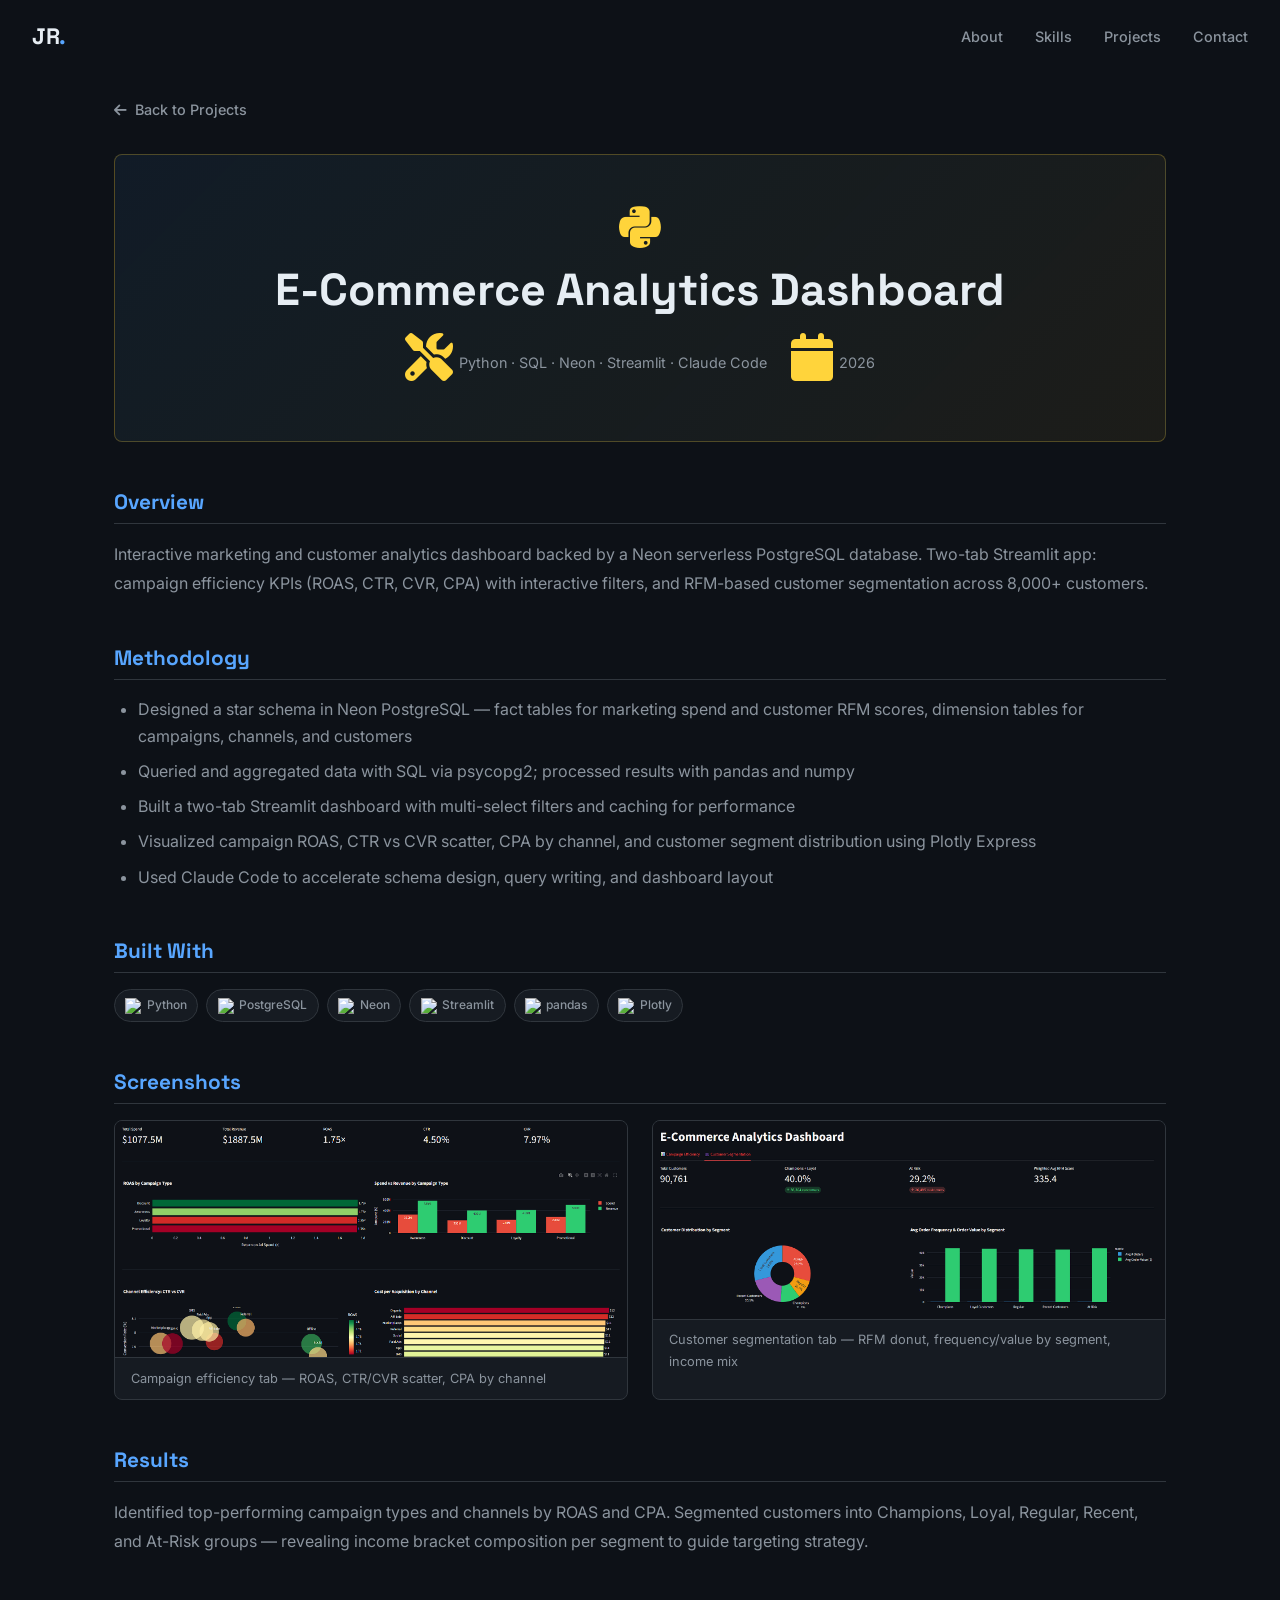
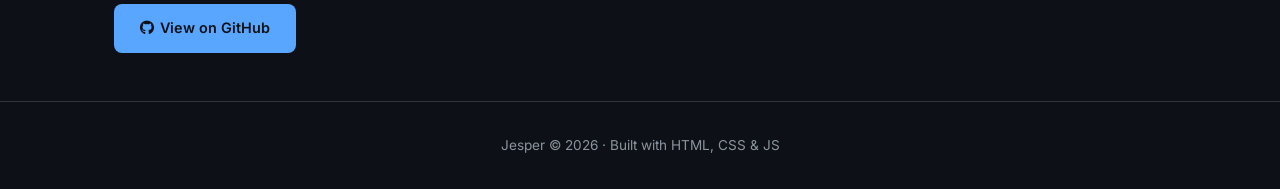
==== projects/project1.html @ d3aac344 "Fix Neon icon with working image URL Co-Authored-By: Claude Sonnet 4.6 <noreply@anthropic.com>" ====
<!DOCTYPE html>
<html lang="en">
<head>
  <meta charset="UTF-8">
  <meta name="viewport" content="width=device-width, initial-scale=1.0">
  <meta name="description" content="E-Commerce Analytics Dashboard — Python, SQL, Neon, Streamlit project by Jesper">
  <title>E-Commerce Analytics Dashboard | Jesper</title>

  <link rel="preconnect" href="https://fonts.googleapis.com">
  <link rel="preconnect" href="https://fonts.gstatic.com" crossorigin>
  <link href="https://fonts.googleapis.com/css2?family=Inter:wght@400;500;600&family=Space+Grotesk:wght@600;700&display=swap" rel="stylesheet">
  <link rel="stylesheet" href="https://cdnjs.cloudflare.com/ajax/libs/font-awesome/6.5.1/css/all.min.css">
  <link rel="stylesheet" href="../style.css">
</head>
<body>

  <nav id="navbar">
    <a class="nav-brand" href="../index.html">JR<span class="accent">.</span></a>
    <button class="nav-toggle" id="navToggle" aria-label="Toggle menu" aria-expanded="false">
      <i class="fas fa-bars"></i>
    </button>
    <ul class="nav-links" id="navLinks">
      <li><a href="../index.html#about">About</a></li>
      <li><a href="../index.html#skills">Skills</a></li>
      <li><a href="../index.html#projects">Projects</a></li>
      <li><a href="../index.html#contact">Contact</a></li>
    </ul>
  </nav>

  <main class="project-page">
    <div class="container">

      <a href="../index.html#projects" class="back-link">
        <i class="fas fa-arrow-left"></i> Back to Projects
      </a>

      <div class="project-hero python">
        <i class="fab fa-python"></i>
        <h1>E-Commerce Analytics Dashboard</h1>
        <div class="project-meta">
          <span><i class="fas fa-tools"></i> Python · SQL · Neon · Streamlit · Claude Code</span>
          <span><i class="fas fa-calendar"></i> 2026</span>
        </div>
      </div>

      <div class="project-section">
        <h2>Overview</h2>
        <p>
          Interactive marketing and customer analytics dashboard backed by a Neon serverless PostgreSQL database.
          Two-tab Streamlit app: campaign efficiency KPIs (ROAS, CTR, CVR, CPA) with interactive filters,
          and RFM-based customer segmentation across 8,000+ customers.
        </p>
      </div>

      <div class="project-section">
        <h2>Methodology</h2>
        <ul>
          <li>Designed a star schema in Neon PostgreSQL — fact tables for marketing spend and customer RFM scores, dimension tables for campaigns, channels, and customers</li>
          <li>Queried and aggregated data with SQL via psycopg2; processed results with pandas and numpy</li>
          <li>Built a two-tab Streamlit dashboard with multi-select filters and caching for performance</li>
          <li>Visualized campaign ROAS, CTR vs CVR scatter, CPA by channel, and customer segment distribution using Plotly Express</li>
          <li>Used Claude Code to accelerate schema design, query writing, and dashboard layout</li>
        </ul>
      </div>

      <div class="project-section">
        <h2>Built With</h2>
        <div class="tech-stack">
          <div class="tech-item">
            <img src="https://cdn.simpleicons.org/python/3776AB" alt="Python">
            <span>Python</span>
          </div>
          <div class="tech-item">
            <img src="https://cdn.simpleicons.org/postgresql/4169E1" alt="PostgreSQL">
            <span>PostgreSQL</span>
          </div>
          <div class="tech-item">
            <img src="https://media2.dev.to/dynamic/image/width=320,height=320,fit=cover,gravity=auto,format=auto/https%3A%2F%2Fdev-to-uploads.s3.amazonaws.com%2Fuploads%2Forganization%2Fprofile_image%2F8214%2F1dedca6f-d508-49c2-8b23-220904e7dbe7.jpeg" alt="Neon">
            <span>Neon</span>
          </div>
          <div class="tech-item">
            <img src="https://cdn.simpleicons.org/streamlit/FF4B4B" alt="Streamlit">
            <span>Streamlit</span>
          </div>
          <div class="tech-item">
            <img src="https://cdn.simpleicons.org/pandas/150458" alt="pandas">
            <span>pandas</span>
          </div>
          <div class="tech-item">
            <img src="https://cdn.simpleicons.org/plotly/3F4F75" alt="Plotly">
            <span>Plotly</span>
          </div>
        </div>
      </div>

      <div class="project-section">
        <h2>Screenshots</h2>
        <div class="screenshot-grid">
          <figure class="screenshot-item">
            <img src="../assets/project1.1.png" alt="Campaign efficiency tab — ROAS, CTR/CVR scatter, CPA by channel" class="screenshot-img">
            <figcaption>Campaign efficiency tab — ROAS, CTR/CVR scatter, CPA by channel</figcaption>
          </figure>
          <figure class="screenshot-item">
            <img src="../assets/project1.2.png" alt="Customer segmentation tab — RFM donut, frequency/value by segment, income mix" class="screenshot-img">
            <figcaption>Customer segmentation tab — RFM donut, frequency/value by segment, income mix</figcaption>
          </figure>
        </div>
      </div>

      <div class="project-section">
        <h2>Results</h2>
        <p>
          Identified top-performing campaign types and channels by ROAS and CPA.
          Segmented customers into Champions, Loyal, Regular, Recent, and At-Risk groups —
          revealing income bracket composition per segment to guide targeting strategy.
        </p>
      </div>

      <div class="project-section project-links">
        <a href="https://github.com/jesperroddik/portfolio" class="btn btn-primary" target="_blank" rel="noopener noreferrer">
          <i class="fab fa-github"></i> View on GitHub
        </a>
      </div>

    </div>
  </main>

  <footer>
    <p>Jesper &copy; 2026 &middot; Built with HTML, CSS &amp; JS</p>
  </footer>

  <script src="../script.js"></script>
</body>
</html>
---- style.css ----
/* ============================================================
   CSS Custom Properties
   ============================================================ */
:root {
  --bg:          #0d1117;
  --surface:     #161b22;
  --surface-2:   #21262d;
  --border:      #30363d;
  --accent:      #58a6ff;
  --accent-alt:  #f78166;
  --text:        #e6edf3;
  --text-muted:  #8b949e;
  --radius:      8px;
  --transition:  0.25s ease;
  --max-width:   1100px;
}

/* ============================================================
   Reset & Base
   ============================================================ */
*, *::before, *::after {
  box-sizing: border-box;
  margin: 0;
  padding: 0;
}

html {
  scroll-behavior: smooth;
}

body {
  font-family: 'Inter', system-ui, sans-serif;
  background: var(--bg);
  color: var(--text);
  line-height: 1.7;
}

h1, h2, h3 {
  font-family: 'Space Grotesk', sans-serif;
  line-height: 1.2;
}

a {
  color: var(--accent);
  text-decoration: none;
}

ul {
  list-style: none;
}

img {
  max-width: 100%;
  display: block;
}

/* ============================================================
   Utility
   ============================================================ */
.container {
  max-width: var(--max-width);
  margin: 0 auto;
  padding: 0 1.5rem;
}

section {
  padding: 5rem 1.5rem;
}

.accent {
  color: var(--accent);
}

.section-title {
  font-size: clamp(1.8rem, 4vw, 2.5rem);
  margin-bottom: 0.5rem;
}

.section-title::after {
  content: '';
  display: block;
  width: 3rem;
  height: 3px;
  background: var(--accent);
  border-radius: 2px;
  margin-top: 0.5rem;
  margin-bottom: 2.5rem;
}

/* ============================================================
   Buttons
   ============================================================ */
.btn {
  display: inline-flex;
  align-items: center;
  gap: 0.4rem;
  padding: 0.65rem 1.5rem;
  border-radius: var(--radius);
  font-family: 'Inter', system-ui, sans-serif;
  font-weight: 600;
  font-size: 0.9rem;
  text-decoration: none;
  cursor: pointer;
  border: 2px solid transparent;
  transition: all var(--transition);
}

.btn-primary {
  background: var(--accent);
  color: #0d1117;
}

.btn-primary:hover {
  background: transparent;
  border-color: var(--accent);
  color: var(--accent);
}

.btn-outline {
  border-color: var(--border);
  color: var(--text);
  background: transparent;
}

.btn-outline:hover {
  border-color: var(--accent);
  color: var(--accent);
}

.btn-sm {
  padding: 0.4rem 1rem;
  font-size: 0.85rem;
}

/* ============================================================
   Navbar
   ============================================================ */
#navbar {
  position: fixed;
  top: 0;
  width: 100%;
  z-index: 100;
  display: flex;
  align-items: center;
  justify-content: space-between;
  padding: 1.1rem 2rem;
  transition: background var(--transition), box-shadow var(--transition);
}

#navbar.scrolled {
  background: var(--surface);
  box-shadow: 0 1px 0 var(--border);
}

.nav-brand {
  font-family: 'Space Grotesk', sans-serif;
  font-size: 1.4rem;
  font-weight: 700;
  color: var(--text);
  text-decoration: none;
  letter-spacing: -0.5px;
}

.nav-links {
  display: flex;
  gap: 2rem;
  align-items: center;
}

.nav-links a {
  color: var(--text-muted);
  font-size: 0.9rem;
  font-weight: 500;
  transition: color var(--transition);
  text-decoration: none;
}

.nav-links a:hover,
.nav-links a.active {
  color: var(--accent);
}

.nav-toggle {
  display: none;
  background: none;
  border: none;
  color: var(--text);
  font-size: 1.2rem;
  cursor: pointer;
  padding: 0.25rem;
}

/* ============================================================
   Hero
   ============================================================ */
#hero {
  min-height: 100vh;
  display: flex;
  align-items: center;
  justify-content: center;
  text-align: center;
  background-image: radial-gradient(var(--border) 1px, transparent 1px);
  background-size: 28px 28px;
  position: relative;
}

#hero::before {
  content: '';
  position: absolute;
  inset: 0;
  background: radial-gradient(ellipse at center, transparent 40%, var(--bg) 100%);
  pointer-events: none;
}

.hero-content {
  position: relative;
  z-index: 1;
  max-width: 700px;
  padding: 0 1.5rem;
}

.hero-tagline {
  color: var(--accent);
  font-weight: 600;
  letter-spacing: 0.05em;
  text-transform: uppercase;
  font-size: 0.85rem;
  margin-bottom: 0.5rem;
}

.hero-name {
  font-size: clamp(3rem, 10vw, 5.5rem);
  background: linear-gradient(135deg, var(--text) 30%, var(--accent));
  -webkit-background-clip: text;
  -webkit-text-fill-color: transparent;
  background-clip: text;
  margin-bottom: 0.25rem;
}

.hero-role {
  font-size: clamp(1.2rem, 3vw, 1.8rem);
  color: var(--text-muted);
  font-weight: 600;
  margin-bottom: 1.25rem;
}

.hero-sub {
  color: var(--text-muted);
  font-size: 1.05rem;
  max-width: 520px;
  margin: 0 auto 2rem;
  line-height: 1.7;
}

.hero-cta {
  display: flex;
  gap: 1rem;
  justify-content: center;
  flex-wrap: wrap;
}

/* ============================================================
   About
   ============================================================ */
#about {
  background: var(--surface);
}

.about-grid {
  display: grid;
  grid-template-columns: 220px 1fr;
  gap: 3rem;
  align-items: start;
}

.photo-placeholder {
  width: 200px;
  height: 200px;
  border-radius: 50%;
  background: var(--surface-2);
  border: 2px dashed var(--border);
  display: flex;
  align-items: center;
  justify-content: center;
  font-size: 4rem;
  color: var(--text-muted);
}

.about-photo img {
  width: 200px;
  height: 200px;
  border-radius: 50%;
  object-fit: cover;
  border: 2px solid var(--border);
}

.about-text p {
  color: var(--text-muted);
  margin-bottom: 1rem;
  font-size: 1rem;
}

.about-text p:last-of-type {
  margin-bottom: 1.5rem;
}

/* ============================================================
   Skills
   ============================================================ */
.skill-cards {
  display: grid;
  grid-template-columns: repeat(auto-fit, minmax(200px, 1fr));
  gap: 1.5rem;
  margin-bottom: 3rem;
}

.skill-card {
  background: var(--surface);
  border: 1px solid var(--border);
  border-radius: var(--radius);
  padding: 2rem 1.25rem;
  text-align: center;
  transition: transform var(--transition), border-color var(--transition);
}

.skill-card:hover {
  transform: translateY(-4px);
  border-color: var(--accent);
}

.skill-icon {
  font-size: 2.5rem;
  color: var(--accent);
  margin-bottom: 0.75rem;
  display: block;
}

.skill-card span {
  display: block;
  font-weight: 600;
  margin-bottom: 0.3rem;
}

.skill-card small {
  color: var(--text-muted);
  font-size: 0.8rem;
}

/* Skill bars */
.skill-bars {
  display: flex;
  flex-direction: column;
  gap: 1.25rem;
  max-width: 700px;
}

.skill-bar-item {
  display: flex;
  flex-direction: column;
  gap: 0.4rem;
}

.skill-bar-label {
  display: flex;
  justify-content: space-between;
  font-size: 0.9rem;
  font-weight: 500;
}

.skill-bar-label span:last-child {
  color: var(--text-muted);
}

.skill-bar-track {
  background: var(--surface-2);
  border-radius: 999px;
  height: 8px;
  overflow: hidden;
}

.skill-bar-fill {
  height: 100%;
  width: 0;
  background: linear-gradient(90deg, var(--accent), var(--accent-alt));
  border-radius: 999px;
  transition: width 1.2s cubic-bezier(0.4, 0, 0.2, 1);
}

/* ============================================================
   Projects
   ============================================================ */
#projects {
  background: var(--surface);
}

.projects-grid {
  display: grid;
  grid-template-columns: repeat(auto-fit, minmax(300px, 1fr));
  gap: 1.5rem;
}

.project-card {
  background: var(--bg);
  border: 1px solid var(--border);
  border-radius: var(--radius);
  overflow: hidden;
  transition: transform var(--transition), border-color var(--transition);
}

.project-card:hover {
  transform: translateY(-4px);
  border-color: var(--accent);
}

.project-card-header {
  padding: 2rem;
  font-size: 2.5rem;
  text-align: center;
}

.project-card-header.python {
  background: linear-gradient(135deg, #30699830, #ffd43b15);
  color: #ffd43b;
}

.project-card-header.sql {
  background: linear-gradient(135deg, #33679130, #61b3de15);
  color: #61b3de;
}

.project-card-header.powerbi {
  background: linear-gradient(135deg, #f2c81130, #f2c81115);
  color: #f2c811;
}

.project-card-body {
  padding: 1.5rem;
}

.project-tag {
  display: inline-block;
  font-size: 0.75rem;
  color: var(--text-muted);
  background: var(--surface-2);
  border: 1px solid var(--border);
  border-radius: 999px;
  padding: 0.2rem 0.75rem;
  margin-bottom: 0.75rem;
  font-weight: 500;
  letter-spacing: 0.02em;
}

.project-card-body h3 {
  font-size: 1.15rem;
  margin-bottom: 0.6rem;
}

.project-card-body p {
  color: var(--text-muted);
  font-size: 0.9rem;
  margin-bottom: 1.25rem;
  line-height: 1.6;
}

/* ============================================================
   Contact
   ============================================================ */
.contact-sub {
  color: var(--text-muted);
  margin-bottom: 2rem;
  font-size: 1rem;
}

.contact-links {
  display: flex;
  flex-direction: column;
  gap: 1rem;
  max-width: 380px;
}

.contact-link {
  display: flex;
  align-items: center;
  gap: 0.75rem;
  color: var(--text-muted);
  font-size: 0.95rem;
  text-decoration: none;
  padding: 0.9rem 1.25rem;
  background: var(--surface);
  border: 1px solid var(--border);
  border-radius: var(--radius);
  transition: color var(--transition), border-color var(--transition);
}

.contact-link:hover {
  color: var(--accent);
  border-color: var(--accent);
}

.contact-link i {
  width: 1.25rem;
  text-align: center;
  color: var(--accent);
}

/* ============================================================
   Footer
   ============================================================ */
footer {
  text-align: center;
  padding: 2rem 1.5rem;
  color: var(--text-muted);
  font-size: 0.85rem;
  border-top: 1px solid var(--border);
}

/* ============================================================
   Project Detail Pages
   ============================================================ */
.project-page {
  padding-top: 6rem;
  min-height: 100vh;
}

.back-link {
  display: inline-flex;
  align-items: center;
  gap: 0.5rem;
  color: var(--text-muted);
  text-decoration: none;
  margin-bottom: 2rem;
  font-size: 0.9rem;
  font-weight: 500;
  transition: color var(--transition);
}

.back-link:hover {
  color: var(--accent);
}

.project-hero {
  padding: 3rem 2rem;
  border-radius: var(--radius);
  text-align: center;
  margin-bottom: 3rem;
}

.project-hero i {
  font-size: 3rem;
  margin-bottom: 0.75rem;
  display: block;
}

.project-hero h1 {
  font-size: clamp(1.8rem, 4vw, 2.8rem);
}

.project-hero.python {
  background: linear-gradient(135deg, #30699820, #ffd43b10);
  border: 1px solid #ffd43b40;
  color: var(--text);
}
.project-hero.python i { color: #ffd43b; }

.project-hero.sql {
  background: linear-gradient(135deg, #33679120, #61b3de10);
  border: 1px solid #61b3de40;
  color: var(--text);
}
.project-hero.sql i { color: #61b3de; }

.project-hero.powerbi {
  background: linear-gradient(135deg, #f2c81120, #f2c81110);
  border: 1px solid #f2c81140;
  color: var(--text);
}
.project-hero.powerbi i { color: #f2c811; }

.project-meta {
  display: flex;
  gap: 1.5rem;
  justify-content: center;
  margin-top: 1rem;
  flex-wrap: wrap;
  color: var(--text-muted);
  font-size: 0.9rem;
}

.project-meta span {
  display: flex;
  align-items: center;
  gap: 0.4rem;
}

.project-section {
  margin-bottom: 3rem;
}

.project-section h2 {
  font-size: 1.3rem;
  color: var(--accent);
  margin-bottom: 1rem;
  padding-bottom: 0.5rem;
  border-bottom: 1px solid var(--border);
}

.project-section p {
  color: var(--text-muted);
  line-height: 1.8;
}

.project-section ul {
  list-style: disc;
  padding-left: 1.5rem;
  color: var(--text-muted);
}

.project-section li {
  margin-bottom: 0.5rem;
  line-height: 1.7;
}

.screenshot-grid {
  display: grid;
  grid-template-columns: repeat(auto-fit, minmax(280px, 1fr));
  gap: 1.5rem;
}

.screenshot-placeholder {
  border: 2px dashed var(--border);
  border-radius: var(--radius);
  padding: 4rem 2rem;
  text-align: center;
  color: var(--text-muted);
  display: flex;
  flex-direction: column;
  align-items: center;
  gap: 0.75rem;
  font-size: 0.9rem;
}

.screenshot-placeholder i {
  font-size: 2.5rem;
  color: var(--border);
}

.screenshot-item {
  border-radius: var(--radius);
  overflow: hidden;
  border: 1px solid var(--border);
  background: var(--surface);
}

.screenshot-img {
  width: 100%;
  display: block;
  transition: transform 0.3s ease;
}

.screenshot-item:hover .screenshot-img {
  transform: scale(1.02);
}

.screenshot-item figcaption {
  padding: 0.6rem 1rem;
  font-size: 0.8rem;
  color: var(--text-muted);
  border-top: 1px solid var(--border);
}

/* Tech stack icons */
.tech-stack {
  display: flex;
  flex-wrap: nowrap;
  gap: 0.5rem;
}

.tech-item {
  display: flex;
  flex-direction: row;
  align-items: center;
  gap: 0.35rem;
  padding: 0.35rem 0.65rem;
  background: var(--surface);
  border: 1px solid var(--border);
  border-radius: 999px;
  transition: border-color var(--transition);
}

.tech-item:hover {
  border-color: var(--accent);
}

.tech-item img {
  width: 1rem;
  height: 1rem;
}

.tech-item span {
  font-size: 0.75rem;
  color: var(--text-muted);
  font-weight: 500;
  white-space: nowrap;
}

/* Project card with screenshot preview header */
.project-card-header.preview-img {
  padding: 0;
  height: 180px;
  overflow: hidden;
}

.project-card-header.preview-img img {
  width: 100%;
  height: 100%;
  object-fit: cover;
  object-position: top;
  display: block;
  transition: transform 0.4s ease;
}

.project-card:hover .project-card-header.preview-img img {
  transform: scale(1.05);
}

.project-links {
  display: flex;
  gap: 1rem;
  flex-wrap: wrap;
}

/* ============================================================
   Responsive
   ============================================================ */
@media (max-width: 768px) {
  #navbar {
    padding: 1rem 1.25rem;
  }

  .nav-toggle {
    display: block;
  }

  .nav-links {
    display: none;
    flex-direction: column;
    gap: 0;
    position: absolute;
    top: 100%;
    left: 0;
    width: 100%;
    background: var(--surface);
    border-bottom: 1px solid var(--border);
    padding: 0.5rem 0;
  }

  .nav-links.open {
    display: flex;
  }

  .nav-links li {
    width: 100%;
  }

  .nav-links a {
    display: block;
    padding: 0.75rem 1.5rem;
    width: 100%;
  }

  .about-grid {
    grid-template-columns: 1fr;
    text-align: center;
  }

  .about-grid .photo-placeholder {
    margin: 0 auto;
  }

  .projects-grid {
    grid-template-columns: 1fr;
  }

  .skill-cards {
    grid-template-columns: repeat(2, 1fr);
  }

  .hero-cta {
    flex-direction: column;
    align-items: center;
  }

  .contact-links {
    max-width: 100%;
  }
}

@media (min-width: 769px) {
  .nav-toggle {
    display: none;
  }
}
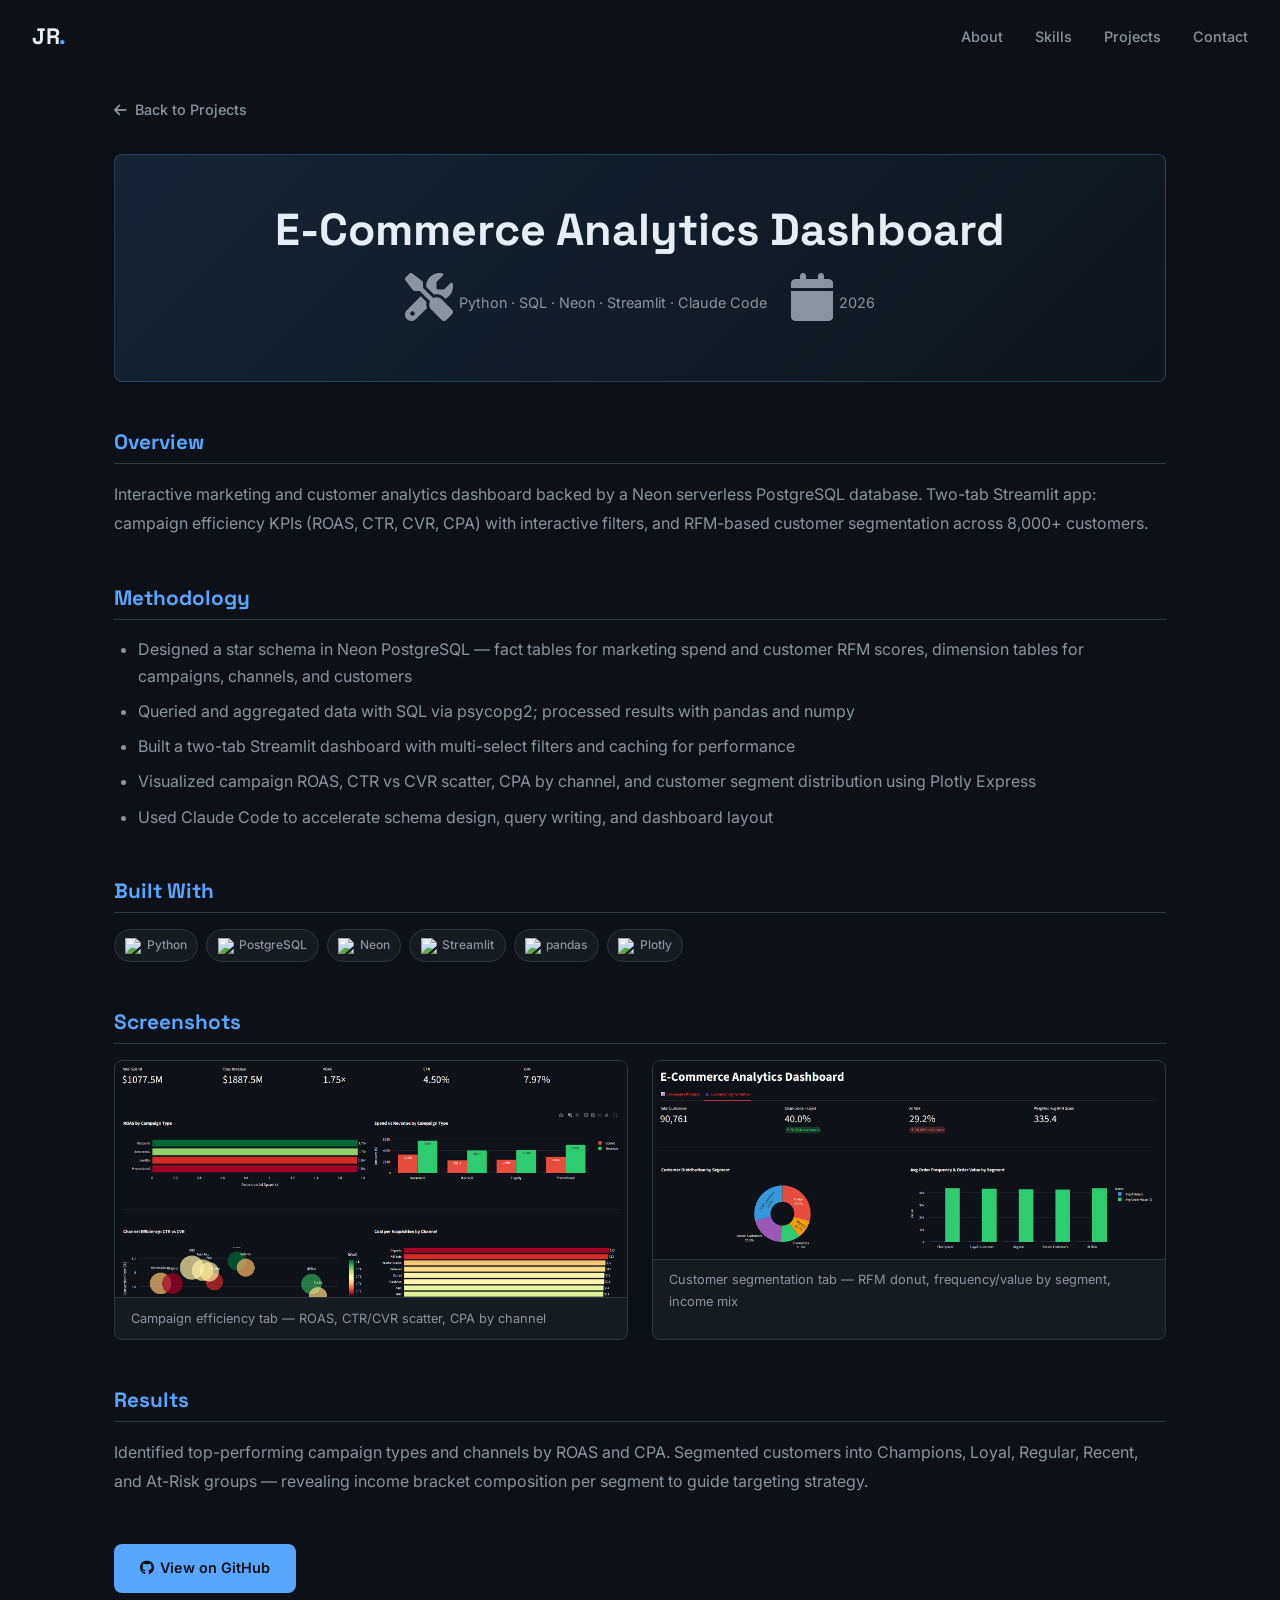
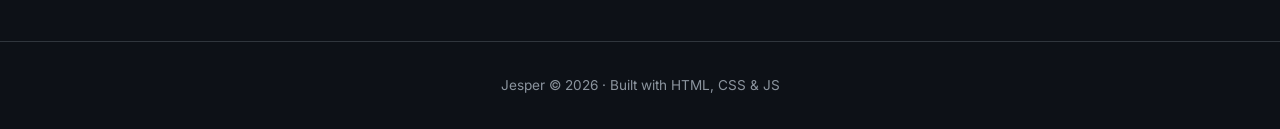
==== commit 9747e268: "Update project1 hero to match site design system Remove Python icon and replace Python-yellow hero w" ====
--- a/projects/project1.html
+++ b/projects/project1.html
@@ -34,8 +34,7 @@
         <i class="fas fa-arrow-left"></i> Back to Projects
       </a>
 
-      <div class="project-hero python">
-        <i class="fab fa-python"></i>
+      <div class="project-hero analytics">
         <h1>E-Commerce Analytics Dashboard</h1>
         <div class="project-meta">
           <span><i class="fas fa-tools"></i> Python · SQL · Neon · Streamlit · Claude Code</span>
--- a/style.css
+++ b/style.css
@@ -576,6 +576,12 @@
 }
 .project-hero.powerbi i { color: #f2c811; }
 
+.project-hero.analytics {
+  background: linear-gradient(135deg, #58a6ff20, #58a6ff08);
+  border: 1px solid #58a6ff40;
+  color: var(--text);
+}
+
 .project-meta {
   display: flex;
   gap: 1.5rem;
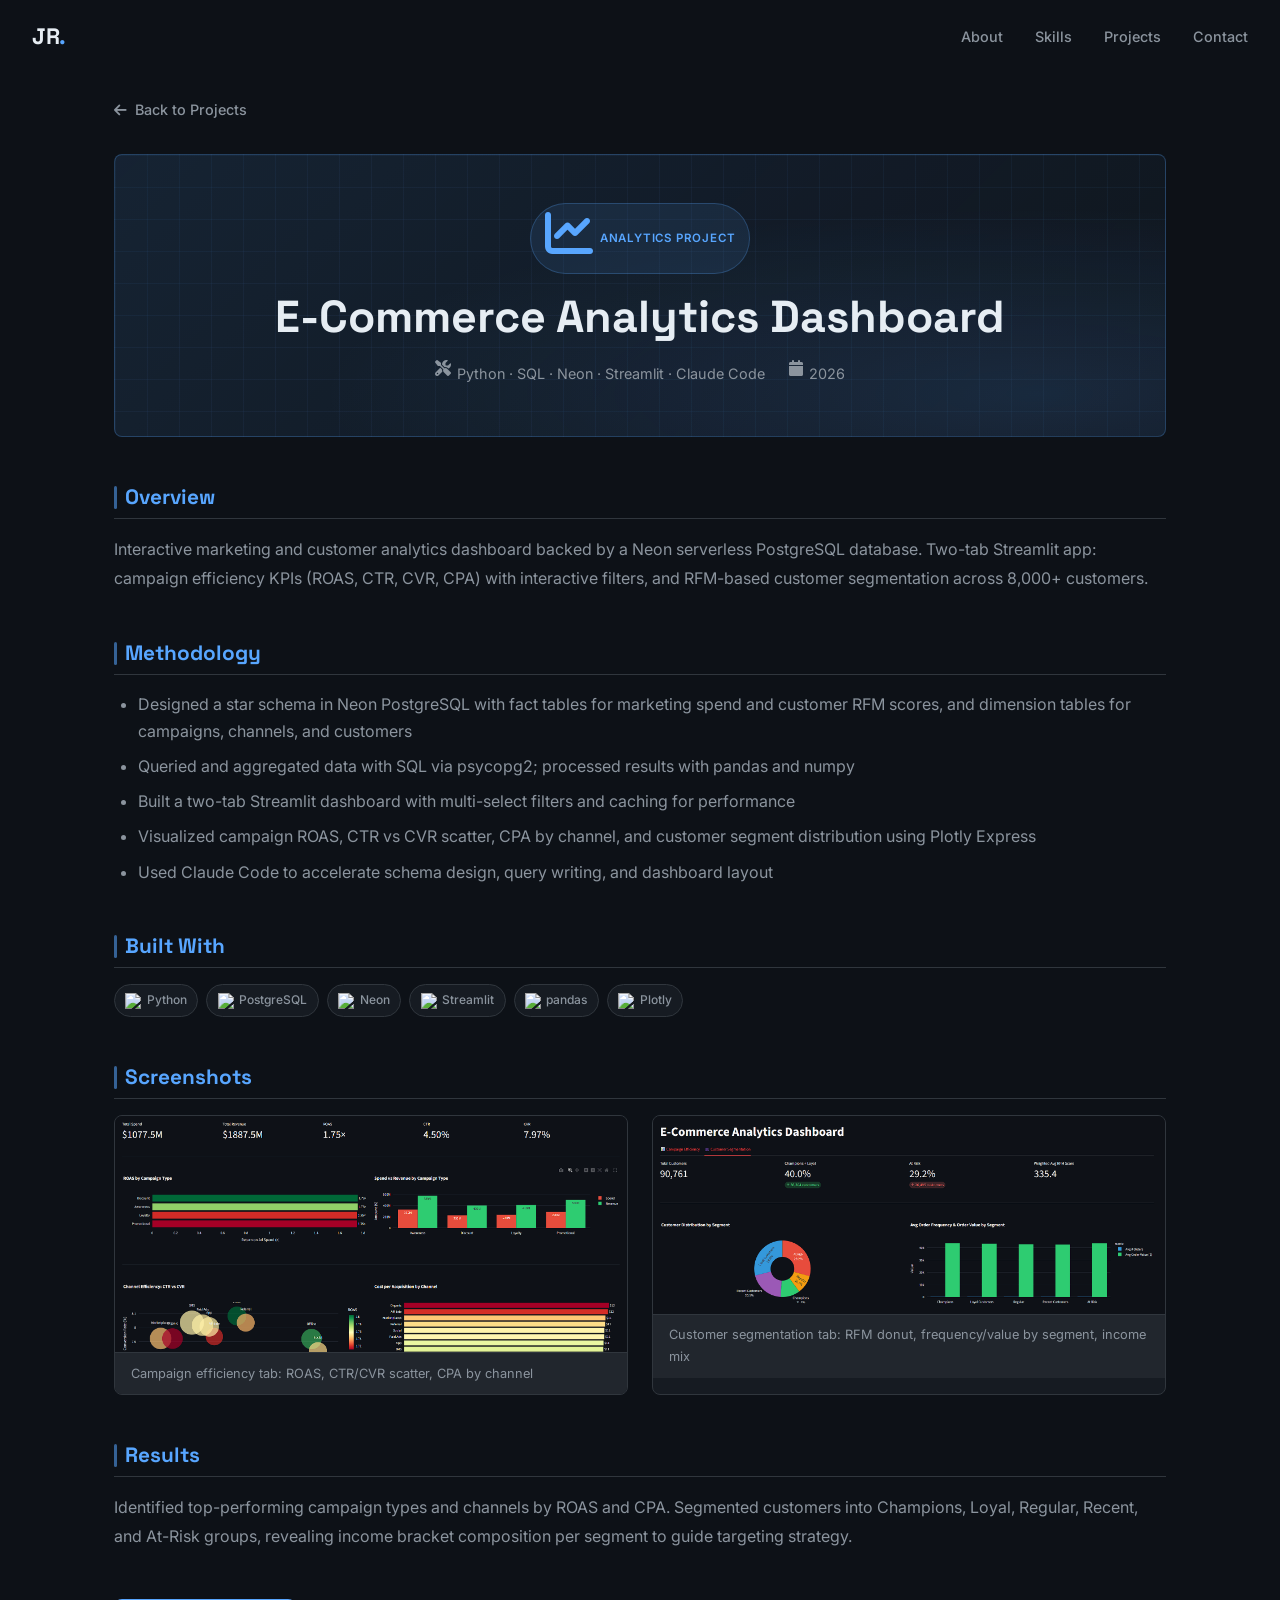
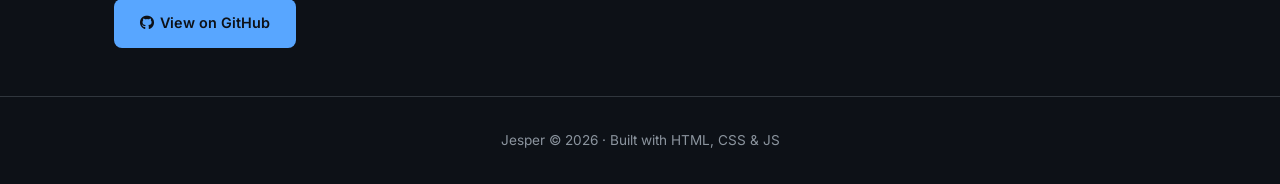
==== commit 88cd1904: "Polish project1 UI and remove all m-dashes site-wide - Enhance project1 hero with layered grid/glow " ====
--- a/projects/project1.html
+++ b/projects/project1.html
@@ -3,7 +3,7 @@
 <head>
   <meta charset="UTF-8">
   <meta name="viewport" content="width=device-width, initial-scale=1.0">
-  <meta name="description" content="E-Commerce Analytics Dashboard — Python, SQL, Neon, Streamlit project by Jesper">
+  <meta name="description" content="E-Commerce Analytics Dashboard: Python, SQL, Neon, Streamlit project by Jesper">
   <title>E-Commerce Analytics Dashboard | Jesper</title>
 
   <link rel="preconnect" href="https://fonts.googleapis.com">
@@ -35,6 +35,7 @@
       </a>
 
       <div class="project-hero analytics">
+        <span class="project-hero-badge"><i class="fas fa-chart-line"></i> Analytics Project</span>
         <h1>E-Commerce Analytics Dashboard</h1>
         <div class="project-meta">
           <span><i class="fas fa-tools"></i> Python · SQL · Neon · Streamlit · Claude Code</span>
@@ -54,7 +55,7 @@
       <div class="project-section">
         <h2>Methodology</h2>
         <ul>
-          <li>Designed a star schema in Neon PostgreSQL — fact tables for marketing spend and customer RFM scores, dimension tables for campaigns, channels, and customers</li>
+          <li>Designed a star schema in Neon PostgreSQL with fact tables for marketing spend and customer RFM scores, and dimension tables for campaigns, channels, and customers</li>
           <li>Queried and aggregated data with SQL via psycopg2; processed results with pandas and numpy</li>
           <li>Built a two-tab Streamlit dashboard with multi-select filters and caching for performance</li>
           <li>Visualized campaign ROAS, CTR vs CVR scatter, CPA by channel, and customer segment distribution using Plotly Express</li>
@@ -96,12 +97,12 @@
         <h2>Screenshots</h2>
         <div class="screenshot-grid">
           <figure class="screenshot-item">
-            <img src="../assets/project1.1.png" alt="Campaign efficiency tab — ROAS, CTR/CVR scatter, CPA by channel" class="screenshot-img">
-            <figcaption>Campaign efficiency tab — ROAS, CTR/CVR scatter, CPA by channel</figcaption>
+            <img src="../assets/project1.1.png" alt="Campaign efficiency tab: ROAS, CTR/CVR scatter, CPA by channel" class="screenshot-img">
+            <figcaption>Campaign efficiency tab: ROAS, CTR/CVR scatter, CPA by channel</figcaption>
           </figure>
           <figure class="screenshot-item">
-            <img src="../assets/project1.2.png" alt="Customer segmentation tab — RFM donut, frequency/value by segment, income mix" class="screenshot-img">
-            <figcaption>Customer segmentation tab — RFM donut, frequency/value by segment, income mix</figcaption>
+            <img src="../assets/project1.2.png" alt="Customer segmentation tab: RFM donut, frequency/value by segment, income mix" class="screenshot-img">
+            <figcaption>Customer segmentation tab: RFM donut, frequency/value by segment, income mix</figcaption>
           </figure>
         </div>
       </div>
@@ -110,7 +111,7 @@
         <h2>Results</h2>
         <p>
           Identified top-performing campaign types and channels by ROAS and CPA.
-          Segmented customers into Champions, Loyal, Regular, Recent, and At-Risk groups —
+          Segmented customers into Champions, Loyal, Regular, Recent, and At-Risk groups,
           revealing income bracket composition per segment to guide targeting strategy.
         </p>
       </div>
--- a/style.css
+++ b/style.css
@@ -577,9 +577,30 @@
 .project-hero.powerbi i { color: #f2c811; }
 
 .project-hero.analytics {
-  background: linear-gradient(135deg, #58a6ff20, #58a6ff08);
-  border: 1px solid #58a6ff40;
+  background:
+    radial-gradient(ellipse at 88% 85%, rgba(88, 166, 255, 0.13) 0%, transparent 55%),
+    linear-gradient(rgba(88, 166, 255, 0.05) 1px, transparent 1px),
+    linear-gradient(90deg, rgba(88, 166, 255, 0.05) 1px, transparent 1px),
+    linear-gradient(135deg, rgba(88, 166, 255, 0.12), rgba(88, 166, 255, 0.03));
+  background-size: auto, 32px 32px, 32px 32px, 100% 100%;
+  border: 1px solid rgba(88, 166, 255, 0.25);
   color: var(--text);
+}
+
+.project-hero-badge {
+  display: inline-flex;
+  align-items: center;
+  gap: 0.4rem;
+  font-size: 0.72rem;
+  font-weight: 600;
+  letter-spacing: 0.07em;
+  text-transform: uppercase;
+  color: var(--accent);
+  background: rgba(88, 166, 255, 0.1);
+  border: 1px solid rgba(88, 166, 255, 0.25);
+  border-radius: 999px;
+  padding: 0.28rem 0.85rem;
+  margin-bottom: 1rem;
 }
 
 .project-meta {
@@ -598,6 +619,12 @@
   gap: 0.4rem;
 }
 
+.project-meta i {
+  font-size: 1rem;
+  flex-shrink: 0;
+  vertical-align: middle;
+}
+
 .project-section {
   margin-bottom: 3rem;
 }
@@ -608,6 +635,20 @@
   margin-bottom: 1rem;
   padding-bottom: 0.5rem;
   border-bottom: 1px solid var(--border);
+  display: flex;
+  align-items: center;
+  gap: 0.5rem;
+}
+
+.project-section h2::before {
+  content: '';
+  display: block;
+  width: 3px;
+  height: 1.1em;
+  background: var(--accent);
+  border-radius: 2px;
+  flex-shrink: 0;
+  opacity: 0.55;
 }
 
 .project-section p {
@@ -655,6 +696,12 @@
   overflow: hidden;
   border: 1px solid var(--border);
   background: var(--surface);
+  transition: border-color var(--transition), box-shadow var(--transition);
+}
+
+.screenshot-item:hover {
+  border-color: rgba(88, 166, 255, 0.35);
+  box-shadow: 0 4px 24px rgba(88, 166, 255, 0.08);
 }
 
 .screenshot-img {
@@ -672,12 +719,13 @@
   font-size: 0.8rem;
   color: var(--text-muted);
   border-top: 1px solid var(--border);
+  background: var(--surface-2);
 }
 
 /* Tech stack icons */
 .tech-stack {
   display: flex;
-  flex-wrap: nowrap;
+  flex-wrap: wrap;
   gap: 0.5rem;
 }
 
@@ -690,11 +738,13 @@
   background: var(--surface);
   border: 1px solid var(--border);
   border-radius: 999px;
-  transition: border-color var(--transition);
+  transition: border-color var(--transition), background var(--transition), box-shadow var(--transition);
 }
 
 .tech-item:hover {
   border-color: var(--accent);
+  background: rgba(88, 166, 255, 0.06);
+  box-shadow: 0 0 0 1px rgba(88, 166, 255, 0.15);
 }
 
 .tech-item img {
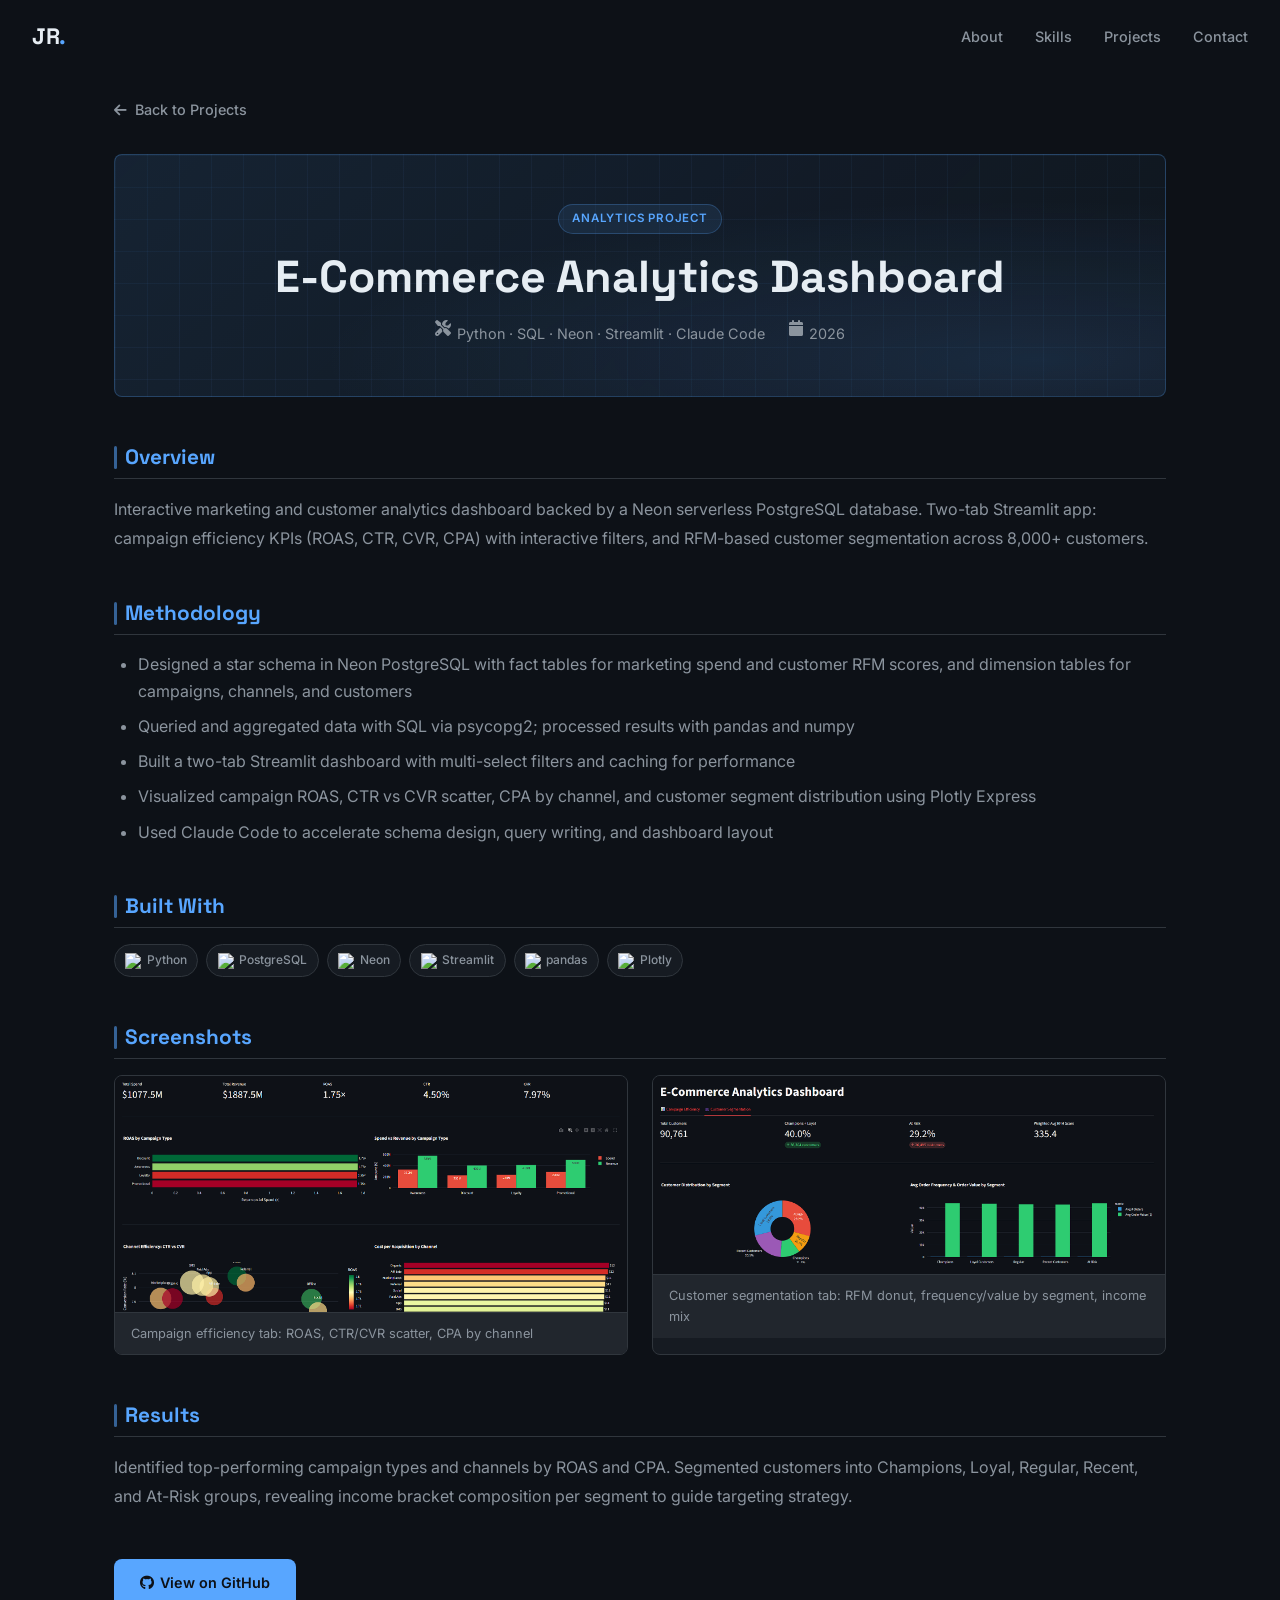
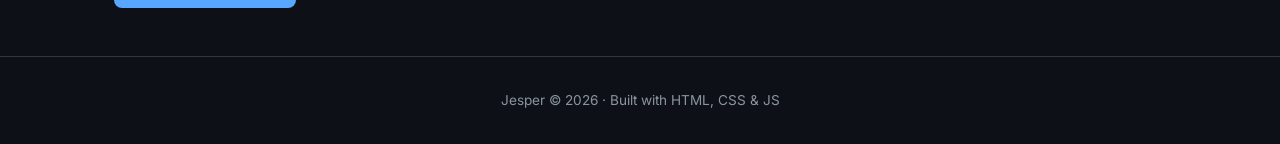
==== commit f0e91dd0: "Add phone number to contact and update project1 badge Co-Authored-By: Claude Sonnet 4.6 <noreply@ant" ====
--- a/projects/project1.html
+++ b/projects/project1.html
@@ -35,7 +35,7 @@
       </a>
 
       <div class="project-hero analytics">
-        <span class="project-hero-badge"><i class="fas fa-chart-line"></i> Analytics Project</span>
+        <span class="project-hero-badge"> Analytics Project</span>
         <h1>E-Commerce Analytics Dashboard</h1>
         <div class="project-meta">
           <span><i class="fas fa-tools"></i> Python · SQL · Neon · Streamlit · Claude Code</span>
@@ -97,11 +97,11 @@
         <h2>Screenshots</h2>
         <div class="screenshot-grid">
           <figure class="screenshot-item">
-            <img src="../assets/project1.1.png" alt="Campaign efficiency tab: ROAS, CTR/CVR scatter, CPA by channel" class="screenshot-img">
+            <img src="../assets/e-commerce_dashboard/project1.1.png" alt="Campaign efficiency tab: ROAS, CTR/CVR scatter, CPA by channel" class="screenshot-img">
             <figcaption>Campaign efficiency tab: ROAS, CTR/CVR scatter, CPA by channel</figcaption>
           </figure>
           <figure class="screenshot-item">
-            <img src="../assets/project1.2.png" alt="Customer segmentation tab: RFM donut, frequency/value by segment, income mix" class="screenshot-img">
+            <img src="../assets/e-commerce_dashboard/project1.2.png" alt="Customer segmentation tab: RFM donut, frequency/value by segment, income mix" class="screenshot-img">
             <figcaption>Customer segmentation tab: RFM donut, frequency/value by segment, income mix</figcaption>
           </figure>
         </div>
--- a/style.css
+++ b/style.css
@@ -786,6 +786,93 @@
 }
 
 /* ============================================================
+   Certificates
+   ============================================================ */
+.certificates-grid {
+  display: grid;
+  grid-template-columns: repeat(auto-fit, minmax(280px, 1fr));
+  gap: 1.5rem;
+}
+
+.cert-card {
+  background: var(--surface);
+  border: 1px solid var(--border);
+  border-radius: var(--radius);
+  overflow: hidden;
+  transition: transform var(--transition), border-color var(--transition);
+}
+
+.cert-card:hover {
+  transform: translateY(-4px);
+  border-color: var(--accent);
+}
+
+.cert-card-header.cert-preview {
+  display: flex;
+  align-items: center;
+  justify-content: center;
+  height: 180px;
+  overflow: hidden;
+  background: #ffffff;
+}
+
+.cert-card-header.cert-preview img {
+  width: 100%;
+  height: 100%;
+  object-fit: contain;
+  display: block;
+  transition: transform 0.4s ease;
+}
+
+.cert-card:hover .cert-card-header.cert-preview img {
+  transform: scale(1.04);
+}
+
+.cert-card-header.cert-icon {
+  height: 180px;
+  display: flex;
+  align-items: center;
+  justify-content: center;
+  font-size: 3.5rem;
+  text-decoration: none;
+}
+
+.cert-card-header.cert-pm {
+  background: linear-gradient(135deg, rgba(124, 58, 237, 0.18), rgba(124, 58, 237, 0.05));
+  color: #a78bfa;
+}
+
+.cert-card-header.cert-python-ai {
+  background: linear-gradient(135deg, #30699830, #ffd43b15);
+  color: #ffd43b;
+}
+
+.cert-card-body {
+  padding: 1.25rem 1.5rem 1.5rem;
+  display: flex;
+  flex-direction: column;
+  gap: 0.6rem;
+}
+
+.cert-tag {
+  display: inline-block;
+  font-size: 0.75rem;
+  color: var(--text-muted);
+  background: var(--surface-2);
+  border: 1px solid var(--border);
+  border-radius: 999px;
+  padding: 0.2rem 0.75rem;
+  font-weight: 500;
+  letter-spacing: 0.02em;
+  width: fit-content;
+}
+
+.cert-card-body h3 {
+  font-size: 1.05rem;
+  line-height: 1.4;
+}
+
+/* ============================================================
    Responsive
    ============================================================ */
 @media (max-width: 768px) {
@@ -841,6 +928,10 @@
     grid-template-columns: repeat(2, 1fr);
   }
 
+  .certificates-grid {
+    grid-template-columns: 1fr;
+  }
+
   .hero-cta {
     flex-direction: column;
     align-items: center;
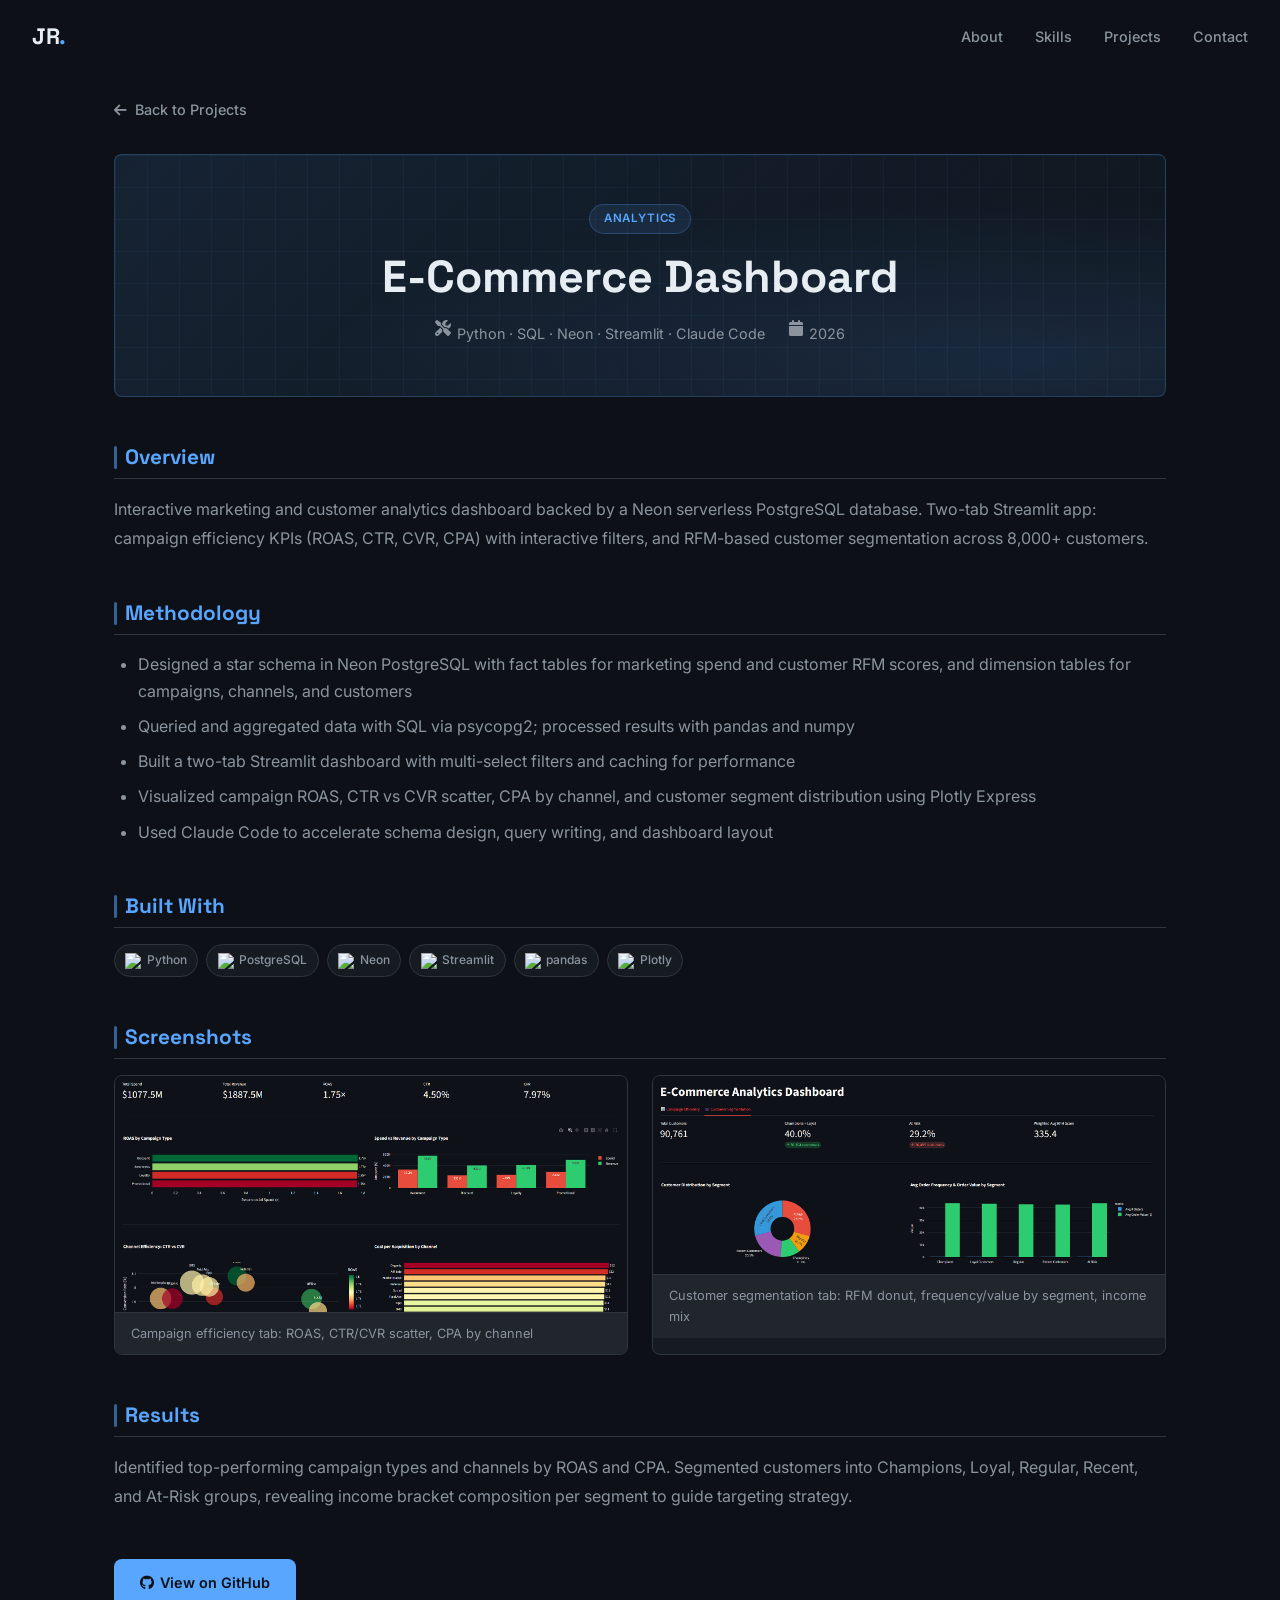
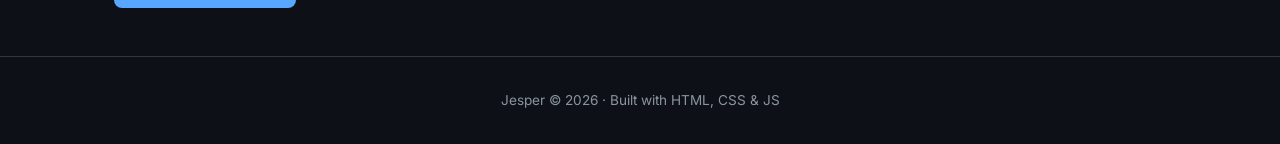
==== commit b9292318: "Clean up loose ends: gitignore, renamed screenshots, project1 tweaks Add .gitignore to exclude .clau" ====
--- a/projects/project1.html
+++ b/projects/project1.html
@@ -35,8 +35,8 @@
       </a>
 
       <div class="project-hero analytics">
-        <span class="project-hero-badge"> Analytics Project</span>
-        <h1>E-Commerce Analytics Dashboard</h1>
+        <span class="project-hero-badge"> Analytics</span>
+        <h1>E-Commerce Dashboard</h1>
         <div class="project-meta">
           <span><i class="fas fa-tools"></i> Python · SQL · Neon · Streamlit · Claude Code</span>
           <span><i class="fas fa-calendar"></i> 2026</span>
--- a/style.css
+++ b/style.css
@@ -428,6 +428,11 @@
   color: #61b3de;
 }
 
+.project-card-header.tableau {
+  background: linear-gradient(135deg, #e9762730, #4285f415);
+  color: #e97627;
+}
+
 .project-card-header.powerbi {
   background: linear-gradient(135deg, #f2c81130, #f2c81115);
   color: #f2c811;
@@ -584,6 +589,14 @@
     linear-gradient(135deg, rgba(88, 166, 255, 0.12), rgba(88, 166, 255, 0.03));
   background-size: auto, 32px 32px, 32px 32px, 100% 100%;
   border: 1px solid rgba(88, 166, 255, 0.25);
+  color: var(--text);
+}
+
+.project-hero.tableau {
+  background:
+    radial-gradient(ellipse at 12% 85%, rgba(233, 118, 39, 0.12) 0%, transparent 55%),
+    linear-gradient(135deg, rgba(233, 118, 39, 0.10), rgba(66, 133, 244, 0.05));
+  border: 1px solid rgba(233, 118, 39, 0.30);
   color: var(--text);
 }
 
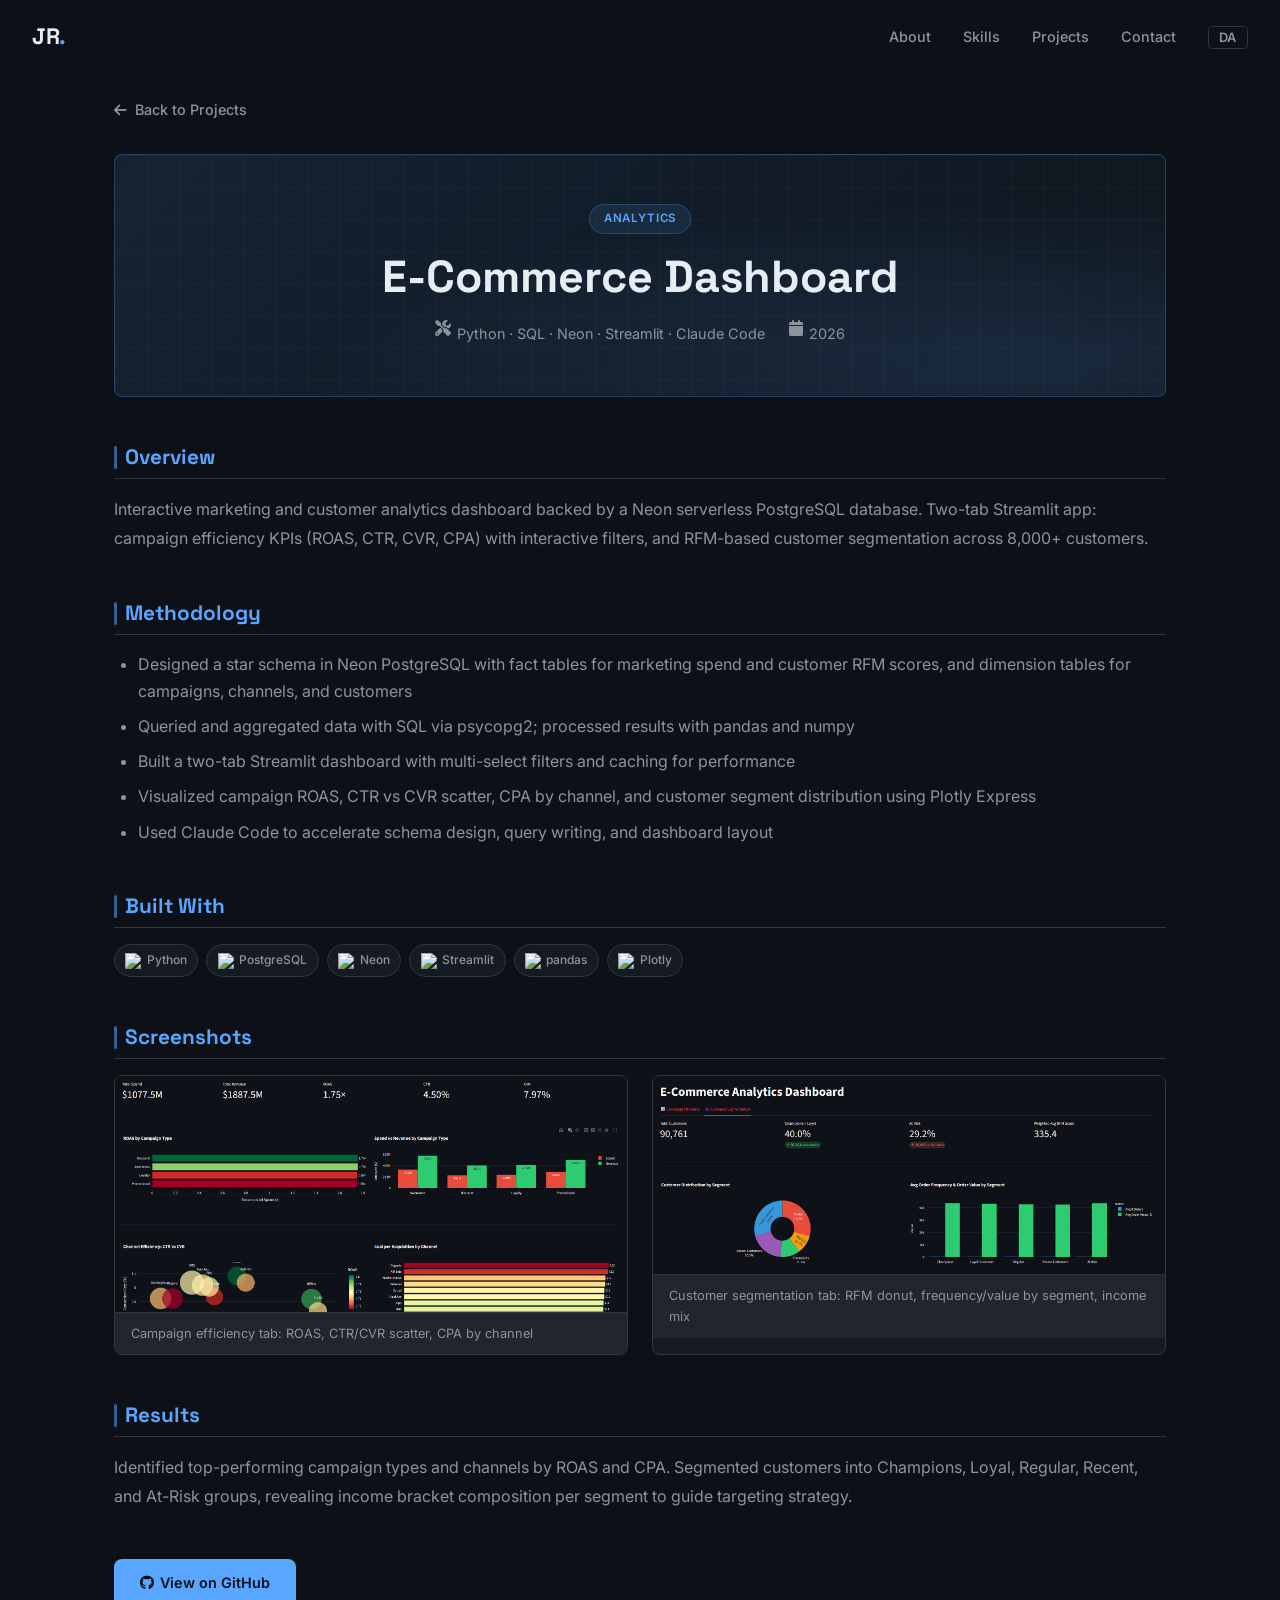
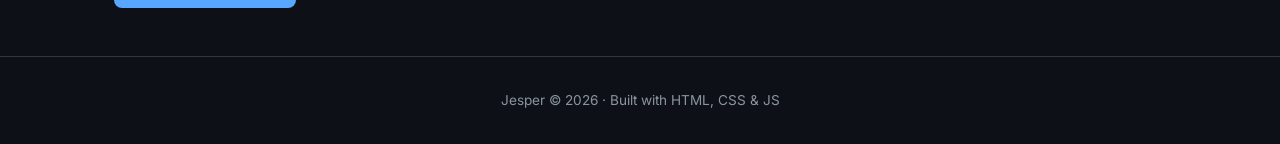
==== commit d1e405f5: "Add EN/DA language toggle with full Danish translations Adds a vanilla-JS i18n system: translations." ====
--- a/projects/project1.html
+++ b/projects/project1.html
@@ -20,10 +20,11 @@
       <i class="fas fa-bars"></i>
     </button>
     <ul class="nav-links" id="navLinks">
-      <li><a href="../index.html#about">About</a></li>
-      <li><a href="../index.html#skills">Skills</a></li>
-      <li><a href="../index.html#projects">Projects</a></li>
-      <li><a href="../index.html#contact">Contact</a></li>
+      <li><a href="../index.html#about" data-i18n="nav.about">About</a></li>
+      <li><a href="../index.html#skills" data-i18n="nav.skills">Skills</a></li>
+      <li><a href="../index.html#projects" data-i18n="nav.projects">Projects</a></li>
+      <li><a href="../index.html#contact" data-i18n="nav.contact">Contact</a></li>
+      <li><button class="lang-toggle" id="langToggle">DA</button></li>
     </ul>
   </nav>
 
@@ -31,12 +32,12 @@
     <div class="container">
 
       <a href="../index.html#projects" class="back-link">
-        <i class="fas fa-arrow-left"></i> Back to Projects
+        <i class="fas fa-arrow-left"></i> <span data-i18n="btn.back">Back to Projects</span>
       </a>
 
       <div class="project-hero analytics">
-        <span class="project-hero-badge"> Analytics</span>
-        <h1>E-Commerce Dashboard</h1>
+        <span class="project-hero-badge" data-i18n="p1.badge"> Analytics</span>
+        <h1 data-i18n="p1.title">E-Commerce Dashboard</h1>
         <div class="project-meta">
           <span><i class="fas fa-tools"></i> Python · SQL · Neon · Streamlit · Claude Code</span>
           <span><i class="fas fa-calendar"></i> 2026</span>
@@ -44,8 +45,8 @@
       </div>
 
       <div class="project-section">
-        <h2>Overview</h2>
-        <p>
+        <h2 data-i18n="project.overview">Overview</h2>
+        <p data-i18n="p1.overview">
           Interactive marketing and customer analytics dashboard backed by a Neon serverless PostgreSQL database.
           Two-tab Streamlit app: campaign efficiency KPIs (ROAS, CTR, CVR, CPA) with interactive filters,
           and RFM-based customer segmentation across 8,000+ customers.
@@ -53,18 +54,18 @@
       </div>
 
       <div class="project-section">
-        <h2>Methodology</h2>
+        <h2 data-i18n="project.methodology">Methodology</h2>
         <ul>
-          <li>Designed a star schema in Neon PostgreSQL with fact tables for marketing spend and customer RFM scores, and dimension tables for campaigns, channels, and customers</li>
-          <li>Queried and aggregated data with SQL via psycopg2; processed results with pandas and numpy</li>
-          <li>Built a two-tab Streamlit dashboard with multi-select filters and caching for performance</li>
-          <li>Visualized campaign ROAS, CTR vs CVR scatter, CPA by channel, and customer segment distribution using Plotly Express</li>
-          <li>Used Claude Code to accelerate schema design, query writing, and dashboard layout</li>
+          <li data-i18n="p1.method.1">Designed a star schema in Neon PostgreSQL with fact tables for marketing spend and customer RFM scores, and dimension tables for campaigns, channels, and customers</li>
+          <li data-i18n="p1.method.2">Queried and aggregated data with SQL via psycopg2; processed results with pandas and numpy</li>
+          <li data-i18n="p1.method.3">Built a two-tab Streamlit dashboard with multi-select filters and caching for performance</li>
+          <li data-i18n="p1.method.4">Visualized campaign ROAS, CTR vs CVR scatter, CPA by channel, and customer segment distribution using Plotly Express</li>
+          <li data-i18n="p1.method.5">Used Claude Code to accelerate schema design, query writing, and dashboard layout</li>
         </ul>
       </div>
 
       <div class="project-section">
-        <h2>Built With</h2>
+        <h2 data-i18n="project.built-with">Built With</h2>
         <div class="tech-stack">
           <div class="tech-item">
             <img src="https://cdn.simpleicons.org/python/3776AB" alt="Python">
@@ -94,22 +95,22 @@
       </div>
 
       <div class="project-section">
-        <h2>Screenshots</h2>
+        <h2 data-i18n="project.screenshots">Screenshots</h2>
         <div class="screenshot-grid">
           <figure class="screenshot-item">
             <img src="../assets/e-commerce_dashboard/project1.1.png" alt="Campaign efficiency tab: ROAS, CTR/CVR scatter, CPA by channel" class="screenshot-img">
-            <figcaption>Campaign efficiency tab: ROAS, CTR/CVR scatter, CPA by channel</figcaption>
+            <figcaption data-i18n="p1.screenshot.1">Campaign efficiency tab: ROAS, CTR/CVR scatter, CPA by channel</figcaption>
           </figure>
           <figure class="screenshot-item">
             <img src="../assets/e-commerce_dashboard/project1.2.png" alt="Customer segmentation tab: RFM donut, frequency/value by segment, income mix" class="screenshot-img">
-            <figcaption>Customer segmentation tab: RFM donut, frequency/value by segment, income mix</figcaption>
+            <figcaption data-i18n="p1.screenshot.2">Customer segmentation tab: RFM donut, frequency/value by segment, income mix</figcaption>
           </figure>
         </div>
       </div>
 
       <div class="project-section">
-        <h2>Results</h2>
-        <p>
+        <h2 data-i18n="project.results">Results</h2>
+        <p data-i18n="p1.results">
           Identified top-performing campaign types and channels by ROAS and CPA.
           Segmented customers into Champions, Loyal, Regular, Recent, and At-Risk groups,
           revealing income bracket composition per segment to guide targeting strategy.
@@ -118,7 +119,7 @@
 
       <div class="project-section project-links">
         <a href="https://github.com/jesperroddik/portfolio" class="btn btn-primary" target="_blank" rel="noopener noreferrer">
-          <i class="fab fa-github"></i> View on GitHub
+          <i class="fab fa-github"></i> <span data-i18n="btn.github">View on GitHub</span>
         </a>
       </div>
 
@@ -126,9 +127,10 @@
   </main>
 
   <footer>
-    <p>Jesper &copy; 2026 &middot; Built with HTML, CSS &amp; JS</p>
+    <p data-i18n="footer.text">Jesper &copy; 2026 &middot; Built with HTML, CSS &amp; JS</p>
   </footer>
 
+  <script src="../translations.js"></script>
   <script src="../script.js"></script>
 </body>
 </html>
--- a/style.css
+++ b/style.css
@@ -180,6 +180,25 @@
   color: var(--accent);
 }
 
+.lang-toggle {
+  background: transparent;
+  border: 1px solid var(--border);
+  color: var(--text-muted);
+  border-radius: 4px;
+  padding: 3px 10px;
+  font-size: 0.8rem;
+  font-weight: 600;
+  cursor: pointer;
+  letter-spacing: 0.05em;
+  transition: border-color var(--transition), color var(--transition);
+  font-family: inherit;
+}
+
+.lang-toggle:hover {
+  border-color: var(--accent);
+  color: var(--accent);
+}
+
 .nav-toggle {
   display: none;
   background: none;
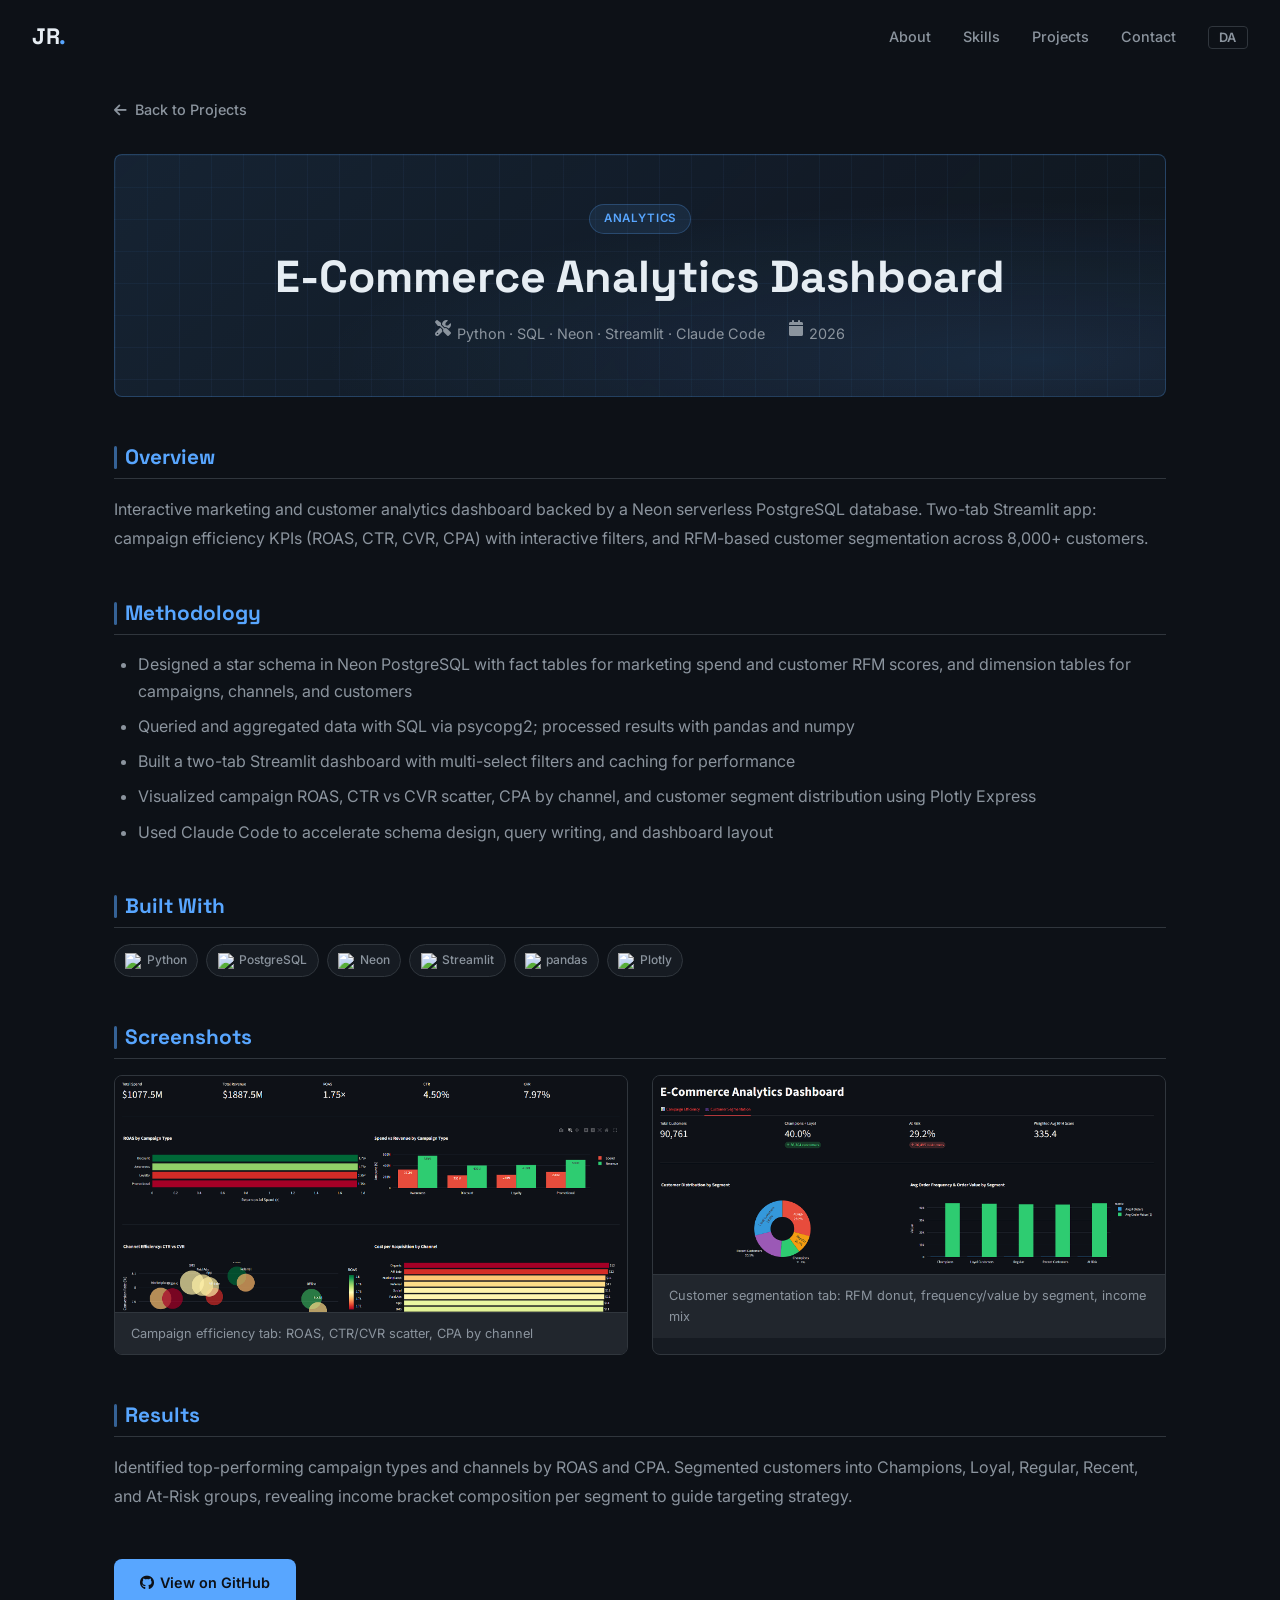
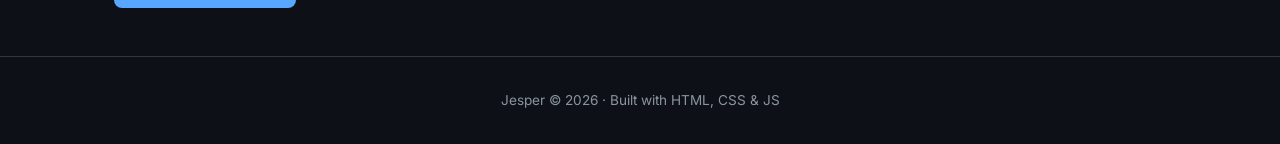
==== commit b6ccdc60: "Fix 10 issues found in portfolio audit: favicon, OG tags, LinkedIn URL, mobile photo centering, acce" ====
--- a/projects/project1.html
+++ b/projects/project1.html
@@ -5,6 +5,16 @@
   <meta name="viewport" content="width=device-width, initial-scale=1.0">
   <meta name="description" content="E-Commerce Analytics Dashboard: Python, SQL, Neon, Streamlit project by Jesper">
   <title>E-Commerce Analytics Dashboard | Jesper</title>
+
+  <!-- Favicon -->
+  <link rel="icon" type="image/svg+xml" href="../assets/favicon.svg">
+
+  <!-- Open Graph -->
+  <meta property="og:type"        content="article">
+  <meta property="og:title"       content="E-Commerce Analytics Dashboard | Jesper">
+  <meta property="og:description" content="Interactive marketing and customer analytics dashboard with campaign KPIs (ROAS, CTR, CPA) and RFM-based segmentation across 8,000+ customers.">
+  <meta property="og:image"       content="../assets/e-commerce_dashboard/project1.1.png">
+  <meta property="og:url"         content="">
 
   <link rel="preconnect" href="https://fonts.googleapis.com">
   <link rel="preconnect" href="https://fonts.gstatic.com" crossorigin>
@@ -37,7 +47,7 @@
 
       <div class="project-hero analytics">
         <span class="project-hero-badge" data-i18n="p1.badge"> Analytics</span>
-        <h1 data-i18n="p1.title">E-Commerce Dashboard</h1>
+        <h1 data-i18n="p1.title">E-Commerce Analytics Dashboard</h1>
         <div class="project-meta">
           <span><i class="fas fa-tools"></i> Python · SQL · Neon · Streamlit · Claude Code</span>
           <span><i class="fas fa-calendar"></i> 2026</span>
--- a/style.css
+++ b/style.css
@@ -943,13 +943,25 @@
     width: 100%;
   }
 
+  .nav-links .lang-toggle {
+    display: block;
+    width: 100%;
+    text-align: left;
+    padding: 0.75rem 1.5rem;
+    border: none;
+    border-radius: 0;
+    font-size: 0.9rem;
+  }
+
   .about-grid {
     grid-template-columns: 1fr;
     text-align: center;
   }
 
-  .about-grid .photo-placeholder {
-    margin: 0 auto;
+  .about-grid .photo-placeholder,
+  .about-photo {
+    display: flex;
+    justify-content: center;
   }
 
   .projects-grid {
